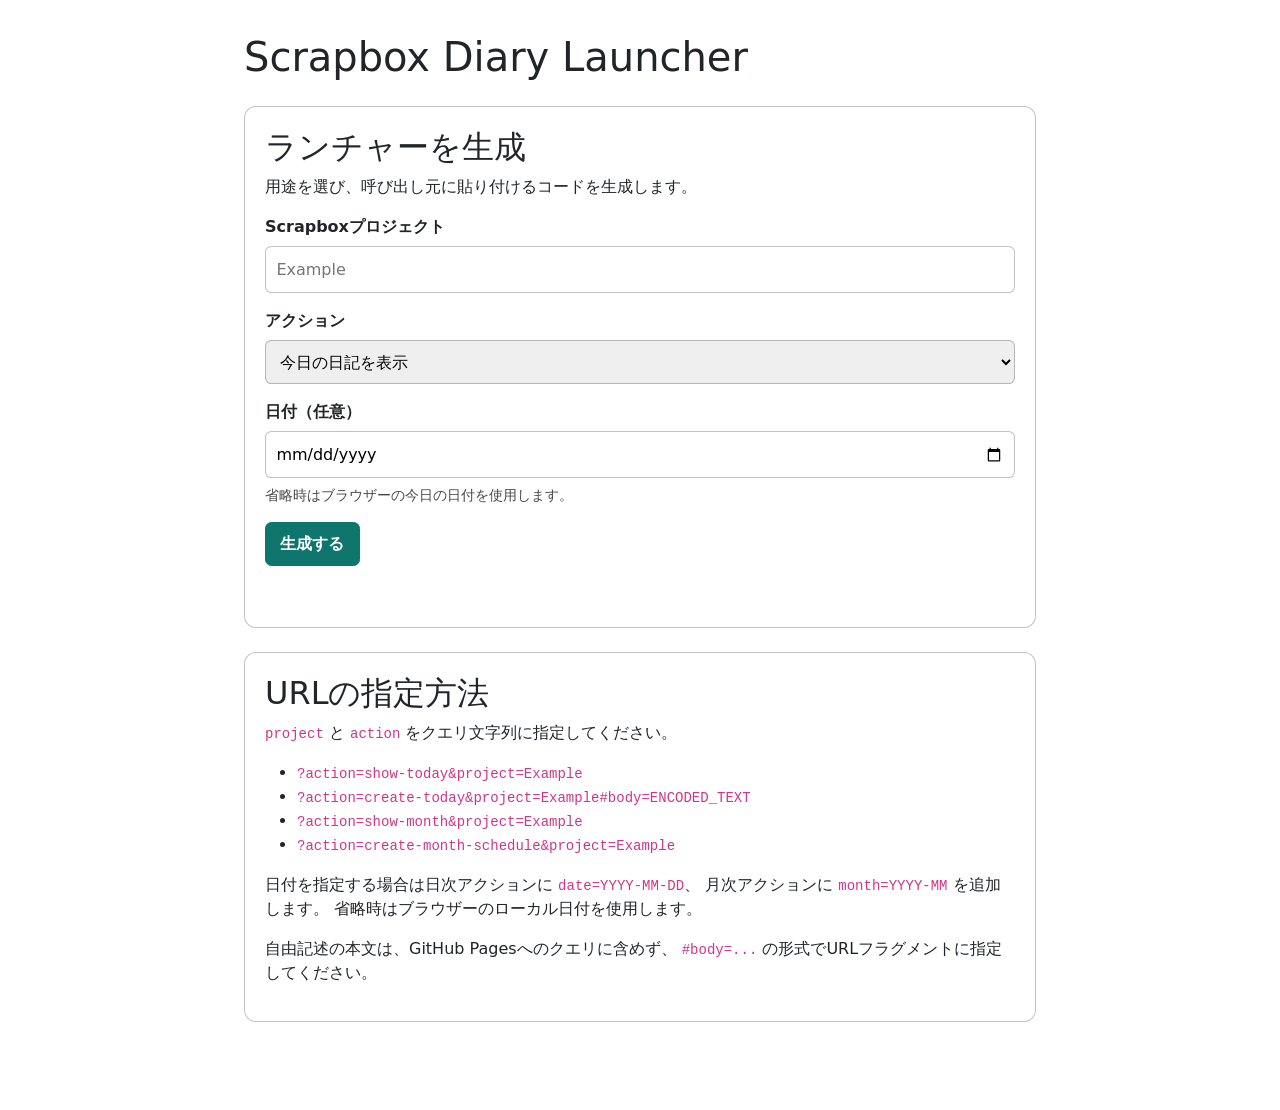
==== generator.html @ 5689697d "【機能変更】ジェネレーターにBootstrap 5.3.3を導入" ====
<!DOCTYPE html>
<html lang="ja">
<head>
  <meta charset="utf-8">
  <meta name="viewport" content="width=device-width, initial-scale=1">
  <title>Scrapbox Diary Launcher Generator</title>
  <link rel="icon" href="image/favicon.ico">
  <link href="https://cdn.jsdelivr.net/npm/bootstrap@5.3.3/dist/css/bootstrap.min.css" rel="stylesheet"
    integrity="sha384-QWTKZyjpPEjISv5WaRU9OFeRpok6YctnYmDr5pNlyT2bRjXh0JMhjY6hW+ALEwIH"
    crossorigin="anonymous">
  <link rel="stylesheet" href="css/generator.css">
  <script defer src="js/diary-core.js"></script>
  <script defer src="js/launcher.js"></script>
  <script defer src="js/generators.js"></script>
  <script defer src="js/generator-ui.js"></script>
</head>
<body>
  <main>
    <h1>Scrapbox Diary Launcher</h1>

    <section class="card" aria-labelledby="generator-heading">
      <h2 id="generator-heading">ランチャーを生成</h2>
      <p>用途を選び、呼び出し元に貼り付けるコードを生成します。</p>

      <form data-generator-form>
        <div class="field">
          <label for="generator-project">Scrapboxプロジェクト</label>
          <input id="generator-project" name="project" type="text" required autocomplete="off" placeholder="Example">
        </div>

        <div class="field">
          <label for="generator-action">アクション</label>
          <select id="generator-action" name="action">
            <option value="show-today">今日の日記を表示</option>
            <option value="create-today">今日の日記を作成</option>
            <option value="show-month">月ページを表示</option>
            <option value="create-month-schedule">月間予定を作成</option>
          </select>
        </div>

        <div class="field" data-date-field>
          <label for="generator-date">日付（任意）</label>
          <input id="generator-date" name="date" type="date">
          <small>省略時はブラウザーの今日の日付を使用します。</small>
        </div>

        <div class="field" data-month-field hidden>
          <label for="generator-month">月（任意）</label>
          <input id="generator-month" name="month" type="month" disabled>
          <small>省略時はブラウザーの現在月を使用します。</small>
        </div>

        <div class="field" data-body-field hidden>
          <label for="generator-body">日記本文／テンプレート（任意）</label>
          <textarea id="generator-body" name="body" rows="7" disabled></textarea>
          <small>本文はURLフラグメントに格納され、ブラウザー内だけで処理されます。</small>
        </div>

        <button class="primary" type="submit">生成する</button>
      </form>

      <section class="error" data-generator-error role="alert" tabindex="-1" hidden>
        <h3>生成できませんでした</h3>
        <p data-generator-error-message></p>
      </section>

      <section data-generator-outputs aria-labelledby="outputs-heading" tabindex="-1" hidden>
        <h3 id="outputs-heading">生成結果</h3>
        <p class="privacy-note">本文を含む場合も、GitHub Pagesへ送るクエリ文字列には本文を含めません。</p>

        <div class="output">
          <label for="output-url">正規ランチャーURL</label>
          <textarea id="output-url" rows="3" readonly></textarea>
          <button type="button" data-copy-target="output-url" data-copy-label="URL">URLをコピー</button>
        </div>

        <div class="output">
          <label for="output-userscript">Scrapbox UserScript／JavaScript</label>
          <textarea id="output-userscript" rows="6" readonly></textarea>
          <button type="button" data-copy-target="output-userscript" data-copy-label="UserScript">UserScriptをコピー</button>
        </div>

        <div class="output recommended">
          <label for="output-powershell">PowerShell（Windowsで推奨）</label>
          <textarea id="output-powershell" rows="3" readonly></textarea>
          <button type="button" data-copy-target="output-powershell" data-copy-label="PowerShell">PowerShellをコピー</button>
        </div>

        <div class="output">
          <label for="output-bat">BAT</label>
          <textarea id="output-bat" rows="3" readonly></textarea>
          <button type="button" data-copy-target="output-bat" data-copy-label="BAT">BATをコピー</button>
        </div>
      </section>

      <p class="copy-status" data-copy-status role="status" aria-live="polite"></p>
    </section>

    <section class="card" aria-labelledby="usage-heading">
      <h2 id="usage-heading">URLの指定方法</h2>
      <p><code>project</code> と <code>action</code> をクエリ文字列に指定してください。</p>
      <ul>
        <li><code>?action=show-today&amp;project=Example</code></li>
        <li><code>?action=create-today&amp;project=Example#body=ENCODED_TEXT</code></li>
        <li><code>?action=show-month&amp;project=Example</code></li>
        <li><code>?action=create-month-schedule&amp;project=Example</code></li>
      </ul>
      <p>
        日付を指定する場合は日次アクションに <code>date=YYYY-MM-DD</code>、
        月次アクションに <code>month=YYYY-MM</code> を追加します。
        省略時はブラウザーのローカル日付を使用します。
      </p>
      <p>
        自由記述の本文は、GitHub Pagesへのクエリに含めず、
        <code>#body=...</code> の形式でURLフラグメントに指定してください。
      </p>
    </section>
  </main>
  <script src="https://cdn.jsdelivr.net/npm/bootstrap@5.3.3/dist/js/bootstrap.bundle.min.js"
    integrity="sha384-YvpcrYf0tY3lHB60NNkmXc5s9fDVZLESaAA55NDzOxhy9GkcIdslK1eN7N6jIeHz"
    crossorigin="anonymous"></script>
</body>
</html>
---- css/generator.css ----
:root {
  color-scheme: light dark;
  font-family: system-ui, sans-serif;
  line-height: 1.6;
  --accent: #0f766e;
  --border: color-mix(in srgb, CanvasText 24%, transparent);
  --surface: color-mix(in srgb, Canvas 94%, CanvasText 6%);
}

body {
  margin: 0;
}

main {
  box-sizing: border-box;
  margin: 0 auto;
  max-width: 52rem;
  padding: 2rem 1.25rem 4rem;
}

h1,
h2,
h3 {
  line-height: 1.25;
}

code {
  overflow-wrap: anywhere;
}

[hidden] {
  display: none !important;
}

.card {
  border: 1px solid var(--border);
  border-radius: 0.75rem;
  margin-block: 1.5rem;
  padding: 1.25rem;
}

.card > :first-child {
  margin-top: 0;
}

form,
.field,
.output {
  display: grid;
  gap: 0.45rem;
}

form {
  gap: 1rem;
}

label {
  font-weight: 650;
}

input,
select,
textarea,
button {
  box-sizing: border-box;
  font: inherit;
}

input,
select,
textarea {
  border: 1px solid var(--border);
  border-radius: 0.4rem;
  padding: 0.65rem;
  width: 100%;
}

textarea {
  resize: vertical;
}

button {
  border: 1px solid var(--border);
  border-radius: 0.4rem;
  cursor: pointer;
  justify-self: start;
  padding: 0.55rem 0.9rem;
}

button.primary {
  background: var(--accent);
  border-color: var(--accent);
  color: white;
  font-weight: 700;
}

button:focus-visible,
input:focus-visible,
select:focus-visible,
textarea:focus-visible {
  outline: 3px solid color-mix(in srgb, var(--accent) 45%, transparent);
  outline-offset: 2px;
}

small,
.privacy-note {
  color: color-mix(in srgb, CanvasText 72%, transparent);
}

[data-generator-outputs] {
  margin-top: 1.75rem;
}

.output {
  background: var(--surface);
  border-radius: 0.5rem;
  margin-block: 1rem;
  padding: 1rem;
}

.output.recommended {
  border-left: 0.3rem solid var(--accent);
}

.copy-status {
  min-height: 1.6em;
}

.error {
  border: 2px solid #c62828;
  border-radius: 0.5rem;
  margin-block: 1.5rem;
  padding: 1rem;
}

.error h2 {
  margin-top: 0;
}

@media (max-width: 36rem) {
  main {
    padding-inline: 0.8rem;
  }

  .card {
    padding: 1rem;
  }
}
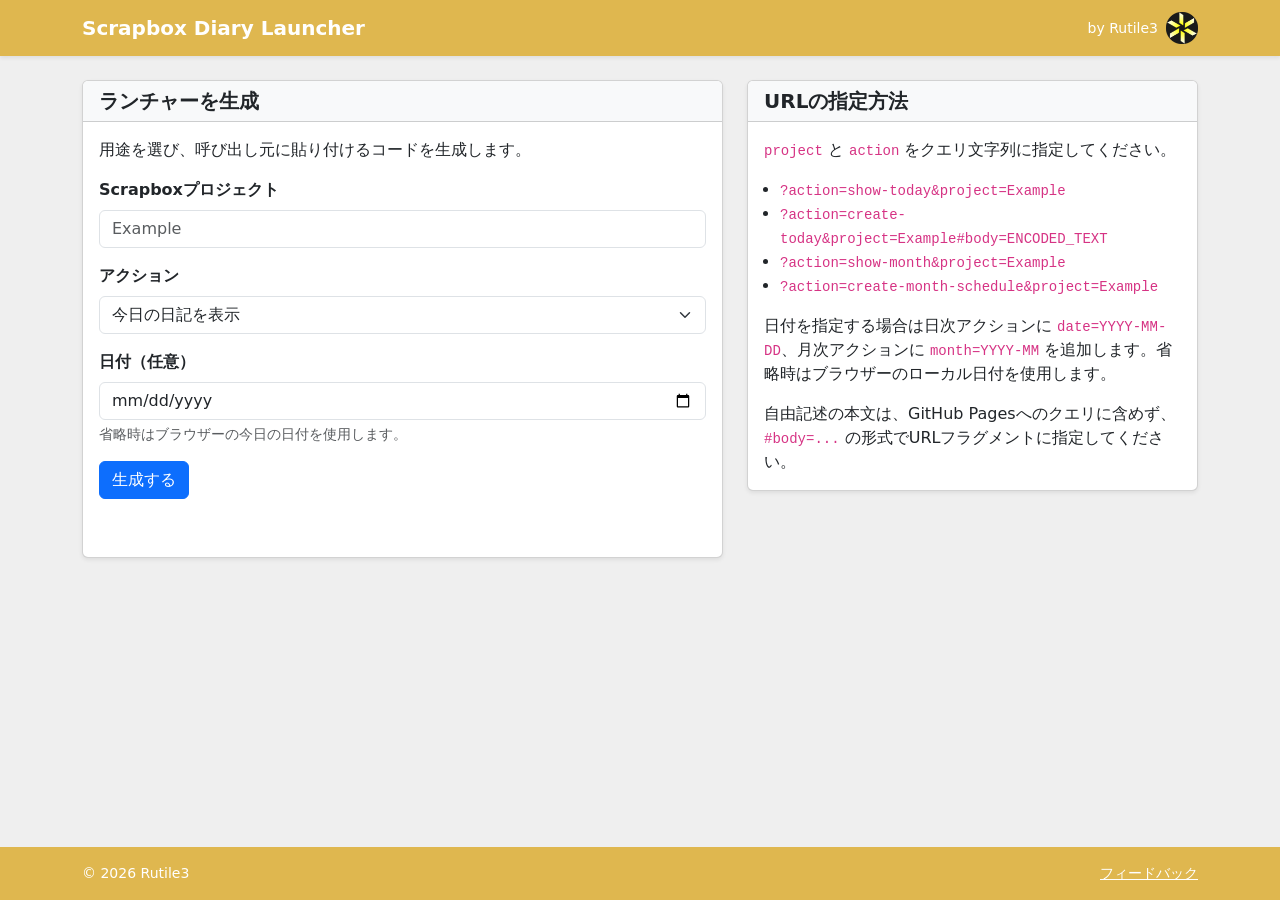
==== commit 53186352: "「」ジェネレーターを共通テンプレート準拠の外観に変更" ====
--- a/generator.html
+++ b/generator.html
@@ -3,6 +3,7 @@
 <head>
   <meta charset="utf-8">
   <meta name="viewport" content="width=device-width, initial-scale=1">
+  <meta name="color-scheme" content="light dark">
   <title>Scrapbox Diary Launcher Generator</title>
   <link rel="icon" href="image/favicon.ico">
   <link href="https://cdn.jsdelivr.net/npm/bootstrap@5.3.3/dist/css/bootstrap.min.css" rel="stylesheet"
@@ -13,109 +14,135 @@
   <script defer src="js/launcher.js"></script>
   <script defer src="js/generators.js"></script>
   <script defer src="js/generator-ui.js"></script>
+  <!-- Google tag (gtag.js) -->
+  <script async src="https://www.googletagmanager.com/gtag/js?id=G-501GNTE7BK"></script>
+  <script>
+    window.dataLayer = window.dataLayer || [];
+    function gtag() { dataLayer.push(arguments); }
+    gtag("js", new Date());
+    gtag("config", "G-501GNTE7BK", {
+      page_location: window.location.origin + window.location.pathname + window.location.search
+    });
+  </script>
 </head>
-<body>
-  <main>
-    <h1>Scrapbox Diary Launcher</h1>
+<body class="d-flex flex-column min-vh-100">
+  <header class="navbar navbar-dark bg-brand shadow-sm">
+    <div class="container-md d-flex align-items-center">
+      <a href="./" class="navbar-brand fw-bold">Scrapbox Diary Launcher</a>
+      <a href="https://link-hub.rutile3.com/" target="_blank" rel="noopener"
+        class="d-flex align-items-center text-decoration-none ms-auto">
+        <span class="text-white small ms-auto">by Rutile3</span>
+        <img src="image/avatar.png" alt="Rutile3" class="avatar ms-2">
+      </a>
+    </div>
+  </header>
 
-    <section class="card" aria-labelledby="generator-heading">
-      <h2 id="generator-heading">ランチャーを生成</h2>
-      <p>用途を選び、呼び出し元に貼り付けるコードを生成します。</p>
+  <main class="flex-fill container-md my-4">
+    <div class="row g-4">
+      <div class="col-lg-7">
+        <section class="card shadow-sm" aria-labelledby="generator-heading">
+          <h1 class="card-header bg-light fw-semibold fs-5" id="generator-heading">ランチャーを生成</h1>
+          <div class="card-body">
+            <p class="card-text">用途を選び、呼び出し元に貼り付けるコードを生成します。</p>
+            <form data-generator-form>
+              <div class="mb-3">
+                <label class="form-label fw-semibold" for="generator-project">Scrapboxプロジェクト</label>
+                <input class="form-control" id="generator-project" name="project" type="text" required
+                  autocomplete="off" placeholder="Example">
+              </div>
+              <div class="mb-3">
+                <label class="form-label fw-semibold" for="generator-action">アクション</label>
+                <select class="form-select" id="generator-action" name="action">
+                  <option value="show-today">今日の日記を表示</option>
+                  <option value="create-today">今日の日記を作成</option>
+                  <option value="show-month">月ページを表示</option>
+                  <option value="create-month-schedule">月間予定を作成</option>
+                </select>
+              </div>
+              <div class="mb-3" data-date-field>
+                <label class="form-label fw-semibold" for="generator-date">日付（任意）</label>
+                <input class="form-control" id="generator-date" name="date" type="date">
+                <div class="form-text">省略時はブラウザーの今日の日付を使用します。</div>
+              </div>
+              <div class="mb-3" data-month-field hidden>
+                <label class="form-label fw-semibold" for="generator-month">月（任意）</label>
+                <input class="form-control" id="generator-month" name="month" type="month" disabled>
+                <div class="form-text">省略時はブラウザーの現在月を使用します。</div>
+              </div>
+              <div class="mb-3" data-body-field hidden>
+                <label class="form-label fw-semibold" for="generator-body">日記本文／テンプレート（任意）</label>
+                <textarea class="form-control" id="generator-body" name="body" rows="7" disabled></textarea>
+                <div class="form-text">本文はURLフラグメントに格納され、ブラウザー内だけで処理されます。</div>
+              </div>
+              <button class="btn btn-primary" type="submit">生成する</button>
+            </form>
 
-      <form data-generator-form>
-        <div class="field">
-          <label for="generator-project">Scrapboxプロジェクト</label>
-          <input id="generator-project" name="project" type="text" required autocomplete="off" placeholder="Example">
-        </div>
+            <section class="alert alert-danger mt-4" data-generator-error role="alert" tabindex="-1" hidden>
+              <h2 class="h5 alert-heading">生成できませんでした</h2>
+              <p class="mb-0" data-generator-error-message></p>
+            </section>
 
-        <div class="field">
-          <label for="generator-action">アクション</label>
-          <select id="generator-action" name="action">
-            <option value="show-today">今日の日記を表示</option>
-            <option value="create-today">今日の日記を作成</option>
-            <option value="show-month">月ページを表示</option>
-            <option value="create-month-schedule">月間予定を作成</option>
-          </select>
-        </div>
+            <section class="mt-4" data-generator-outputs aria-labelledby="outputs-heading" tabindex="-1" hidden>
+              <h2 class="h5" id="outputs-heading">生成結果</h2>
+              <p class="text-body-secondary small">本文を含む場合も、GitHub Pagesへ送るクエリ文字列には本文を含めません。</p>
+              <div class="output border rounded bg-body-tertiary p-3 mb-3">
+                <label class="form-label fw-semibold" for="output-url">正規ランチャーURL</label>
+                <textarea class="form-control mono mb-2" id="output-url" rows="3" readonly></textarea>
+                <button class="btn btn-outline-secondary btn-sm" type="button" data-copy-target="output-url"
+                  data-copy-label="URL">URLをコピー</button>
+              </div>
+              <div class="output border rounded bg-body-tertiary p-3 mb-3">
+                <label class="form-label fw-semibold" for="output-userscript">Scrapbox UserScript／JavaScript</label>
+                <textarea class="form-control mono mb-2" id="output-userscript" rows="6" readonly></textarea>
+                <button class="btn btn-outline-secondary btn-sm" type="button" data-copy-target="output-userscript"
+                  data-copy-label="UserScript">UserScriptをコピー</button>
+              </div>
+              <div class="output recommended border rounded bg-body-tertiary p-3 mb-3">
+                <label class="form-label fw-semibold" for="output-powershell">PowerShell（Windowsで推奨）</label>
+                <textarea class="form-control mono mb-2" id="output-powershell" rows="3" readonly></textarea>
+                <button class="btn btn-outline-secondary btn-sm" type="button" data-copy-target="output-powershell"
+                  data-copy-label="PowerShell">PowerShellをコピー</button>
+              </div>
+              <div class="output border rounded bg-body-tertiary p-3">
+                <label class="form-label fw-semibold" for="output-bat">BAT</label>
+                <textarea class="form-control mono mb-2" id="output-bat" rows="3" readonly></textarea>
+                <button class="btn btn-outline-secondary btn-sm" type="button" data-copy-target="output-bat"
+                  data-copy-label="BAT">BATをコピー</button>
+              </div>
+            </section>
+            <p class="copy-status mb-0 mt-3" data-copy-status role="status" aria-live="polite"></p>
+          </div>
+        </section>
+      </div>
 
-        <div class="field" data-date-field>
-          <label for="generator-date">日付（任意）</label>
-          <input id="generator-date" name="date" type="date">
-          <small>省略時はブラウザーの今日の日付を使用します。</small>
-        </div>
+      <div class="col-lg-5">
+        <section class="card shadow-sm" aria-labelledby="usage-heading">
+          <h2 class="card-header bg-light fw-semibold fs-5" id="usage-heading">URLの指定方法</h2>
+          <div class="card-body">
+            <p><code>project</code> と <code>action</code> をクエリ文字列に指定してください。</p>
+            <ul class="ps-3">
+              <li><code>?action=show-today&amp;project=Example</code></li>
+              <li><code>?action=create-today&amp;project=Example#body=ENCODED_TEXT</code></li>
+              <li><code>?action=show-month&amp;project=Example</code></li>
+              <li><code>?action=create-month-schedule&amp;project=Example</code></li>
+            </ul>
+            <p>日付を指定する場合は日次アクションに <code>date=YYYY-MM-DD</code>、月次アクションに
+              <code>month=YYYY-MM</code> を追加します。省略時はブラウザーのローカル日付を使用します。</p>
+            <p class="mb-0">自由記述の本文は、GitHub Pagesへのクエリに含めず、
+              <code>#body=...</code> の形式でURLフラグメントに指定してください。</p>
+          </div>
+        </section>
+      </div>
+    </div>
+  </main>
 
-        <div class="field" data-month-field hidden>
-          <label for="generator-month">月（任意）</label>
-          <input id="generator-month" name="month" type="month" disabled>
-          <small>省略時はブラウザーの現在月を使用します。</small>
-        </div>
-
-        <div class="field" data-body-field hidden>
-          <label for="generator-body">日記本文／テンプレート（任意）</label>
-          <textarea id="generator-body" name="body" rows="7" disabled></textarea>
-          <small>本文はURLフラグメントに格納され、ブラウザー内だけで処理されます。</small>
-        </div>
-
-        <button class="primary" type="submit">生成する</button>
-      </form>
-
-      <section class="error" data-generator-error role="alert" tabindex="-1" hidden>
-        <h3>生成できませんでした</h3>
-        <p data-generator-error-message></p>
-      </section>
-
-      <section data-generator-outputs aria-labelledby="outputs-heading" tabindex="-1" hidden>
-        <h3 id="outputs-heading">生成結果</h3>
-        <p class="privacy-note">本文を含む場合も、GitHub Pagesへ送るクエリ文字列には本文を含めません。</p>
-
-        <div class="output">
-          <label for="output-url">正規ランチャーURL</label>
-          <textarea id="output-url" rows="3" readonly></textarea>
-          <button type="button" data-copy-target="output-url" data-copy-label="URL">URLをコピー</button>
-        </div>
-
-        <div class="output">
-          <label for="output-userscript">Scrapbox UserScript／JavaScript</label>
-          <textarea id="output-userscript" rows="6" readonly></textarea>
-          <button type="button" data-copy-target="output-userscript" data-copy-label="UserScript">UserScriptをコピー</button>
-        </div>
-
-        <div class="output recommended">
-          <label for="output-powershell">PowerShell（Windowsで推奨）</label>
-          <textarea id="output-powershell" rows="3" readonly></textarea>
-          <button type="button" data-copy-target="output-powershell" data-copy-label="PowerShell">PowerShellをコピー</button>
-        </div>
-
-        <div class="output">
-          <label for="output-bat">BAT</label>
-          <textarea id="output-bat" rows="3" readonly></textarea>
-          <button type="button" data-copy-target="output-bat" data-copy-label="BAT">BATをコピー</button>
-        </div>
-      </section>
-
-      <p class="copy-status" data-copy-status role="status" aria-live="polite"></p>
-    </section>
-
-    <section class="card" aria-labelledby="usage-heading">
-      <h2 id="usage-heading">URLの指定方法</h2>
-      <p><code>project</code> と <code>action</code> をクエリ文字列に指定してください。</p>
-      <ul>
-        <li><code>?action=show-today&amp;project=Example</code></li>
-        <li><code>?action=create-today&amp;project=Example#body=ENCODED_TEXT</code></li>
-        <li><code>?action=show-month&amp;project=Example</code></li>
-        <li><code>?action=create-month-schedule&amp;project=Example</code></li>
-      </ul>
-      <p>
-        日付を指定する場合は日次アクションに <code>date=YYYY-MM-DD</code>、
-        月次アクションに <code>month=YYYY-MM</code> を追加します。
-        省略時はブラウザーのローカル日付を使用します。
-      </p>
-      <p>
-        自由記述の本文は、GitHub Pagesへのクエリに含めず、
-        <code>#body=...</code> の形式でURLフラグメントに指定してください。
-      </p>
-    </section>
-  </main>
+  <footer class="py-3 bg-brand text-white">
+    <div class="container-md small d-flex flex-column flex-sm-row justify-content-sm-between gap-1">
+      <span>© 2026 Rutile3</span>
+      <a href="https://docs.google.com/forms/d/e/1FAIpQLSdZi21BbOmTiuOlzpjJSE-ptDKiHBHucX5AawyzjP9647AKfg/viewform?usp=pp_url&entry.1006266992=Scrapbox+Diary+Launcher"
+        target="_blank" rel="noopener" class="text-white">フィードバック</a>
+    </div>
+  </footer>
   <script src="https://cdn.jsdelivr.net/npm/bootstrap@5.3.3/dist/js/bootstrap.bundle.min.js"
     integrity="sha384-YvpcrYf0tY3lHB60NNkmXc5s9fDVZLESaAA55NDzOxhy9GkcIdslK1eN7N6jIeHz"
     crossorigin="anonymous"></script>
--- a/css/generator.css
+++ b/css/generator.css
@@ -1,148 +1,38 @@
 :root {
-  color-scheme: light dark;
-  font-family: system-ui, sans-serif;
-  line-height: 1.6;
-  --accent: #0f766e;
-  --border: color-mix(in srgb, CanvasText 24%, transparent);
-  --surface: color-mix(in srgb, Canvas 94%, CanvasText 6%);
+  --brand: rgba(219, 169, 39, 0.8);
+}
+
+.bg-brand {
+  background: var(--brand);
+}
+
+.avatar {
+  height: 32px;
+  object-fit: cover;
+  width: 32px;
 }
 
 body {
-  margin: 0;
-}
-
-main {
-  box-sizing: border-box;
-  margin: 0 auto;
-  max-width: 52rem;
-  padding: 2rem 1.25rem 4rem;
-}
-
-h1,
-h2,
-h3 {
-  line-height: 1.25;
+  background: #efefef;
 }
 
 code {
   overflow-wrap: anywhere;
 }
 
-[hidden] {
-  display: none !important;
+.mono {
+  font-family: ui-monospace, SFMono-Regular, Menlo, Consolas, "Roboto Mono",
+    "Source Code Pro", "Noto Sans Mono CJK JP", "Noto Sans Mono", monospace;
 }
 
-.card {
-  border: 1px solid var(--border);
-  border-radius: 0.75rem;
-  margin-block: 1.5rem;
-  padding: 1.25rem;
-}
-
-.card > :first-child {
-  margin-top: 0;
-}
-
-form,
-.field,
-.output {
-  display: grid;
-  gap: 0.45rem;
-}
-
-form {
-  gap: 1rem;
-}
-
-label {
-  font-weight: 650;
-}
-
-input,
-select,
-textarea,
-button {
-  box-sizing: border-box;
-  font: inherit;
-}
-
-input,
-select,
-textarea {
-  border: 1px solid var(--border);
-  border-radius: 0.4rem;
-  padding: 0.65rem;
-  width: 100%;
-}
-
-textarea {
-  resize: vertical;
-}
-
-button {
-  border: 1px solid var(--border);
-  border-radius: 0.4rem;
-  cursor: pointer;
-  justify-self: start;
-  padding: 0.55rem 0.9rem;
-}
-
-button.primary {
-  background: var(--accent);
-  border-color: var(--accent);
-  color: white;
-  font-weight: 700;
-}
-
-button:focus-visible,
-input:focus-visible,
-select:focus-visible,
-textarea:focus-visible {
-  outline: 3px solid color-mix(in srgb, var(--accent) 45%, transparent);
-  outline-offset: 2px;
-}
-
-small,
-.privacy-note {
-  color: color-mix(in srgb, CanvasText 72%, transparent);
-}
-
-[data-generator-outputs] {
-  margin-top: 1.75rem;
-}
-
-.output {
-  background: var(--surface);
-  border-radius: 0.5rem;
-  margin-block: 1rem;
-  padding: 1rem;
-}
-
-.output.recommended {
-  border-left: 0.3rem solid var(--accent);
+.recommended {
+  border-left: 0.3rem solid var(--brand) !important;
 }
 
 .copy-status {
   min-height: 1.6em;
 }
 
-.error {
-  border: 2px solid #c62828;
-  border-radius: 0.5rem;
-  margin-block: 1.5rem;
-  padding: 1rem;
+[hidden] {
+  display: none !important;
 }
-
-.error h2 {
-  margin-top: 0;
-}
-
-@media (max-width: 36rem) {
-  main {
-    padding-inline: 0.8rem;
-  }
-
-  .card {
-    padding: 1rem;
-  }
-}
